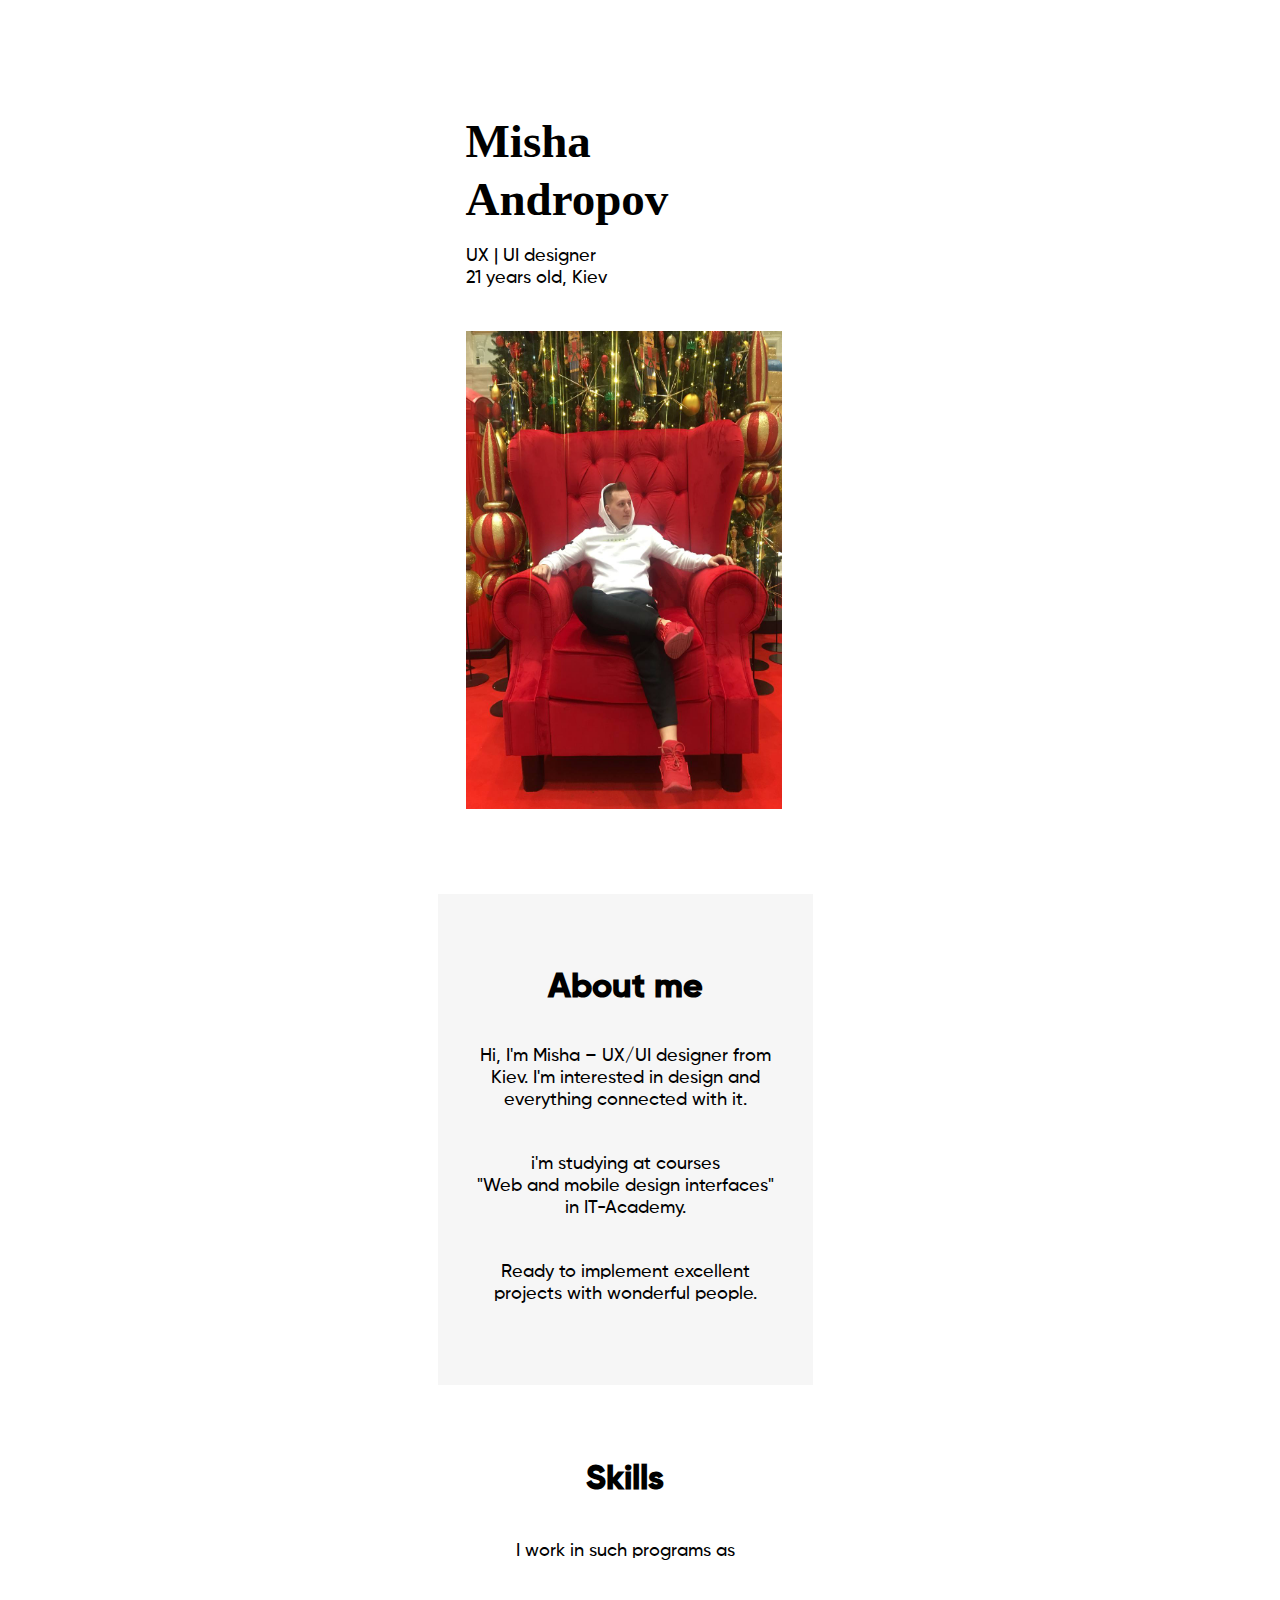
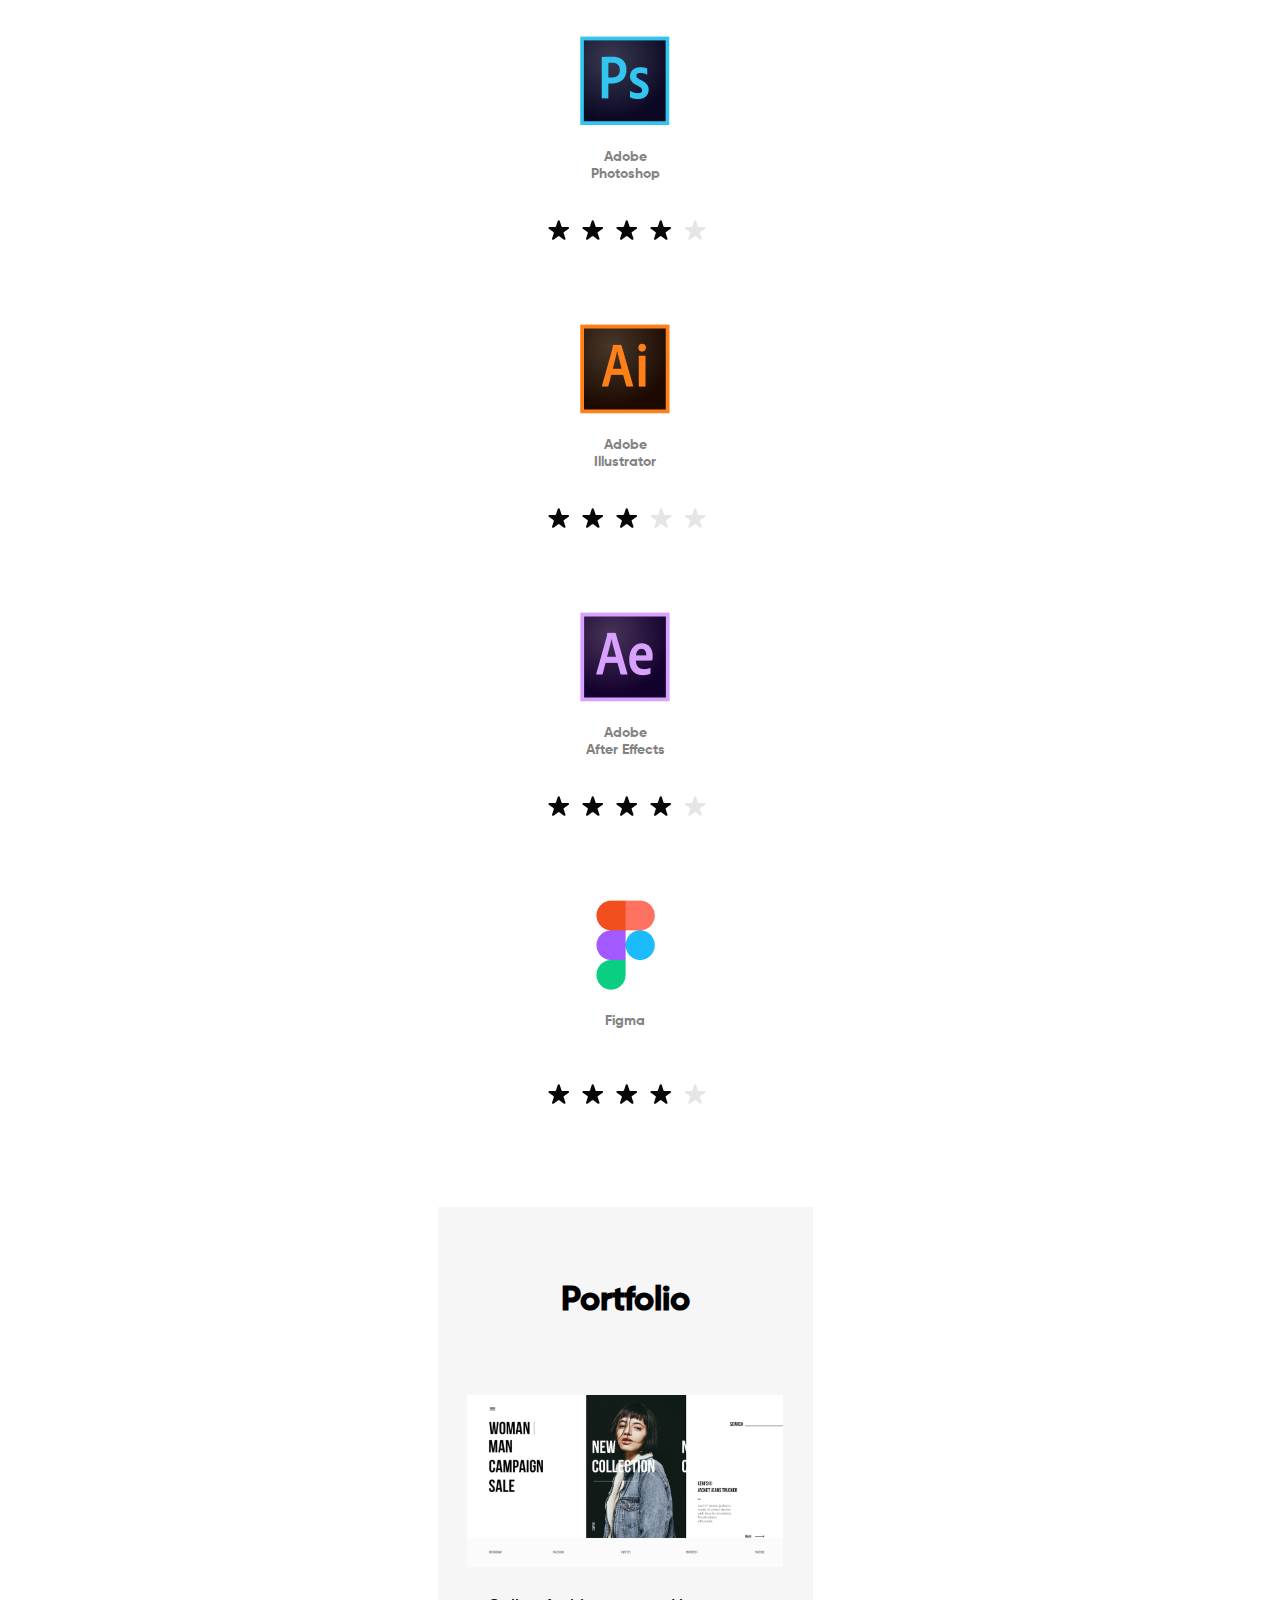
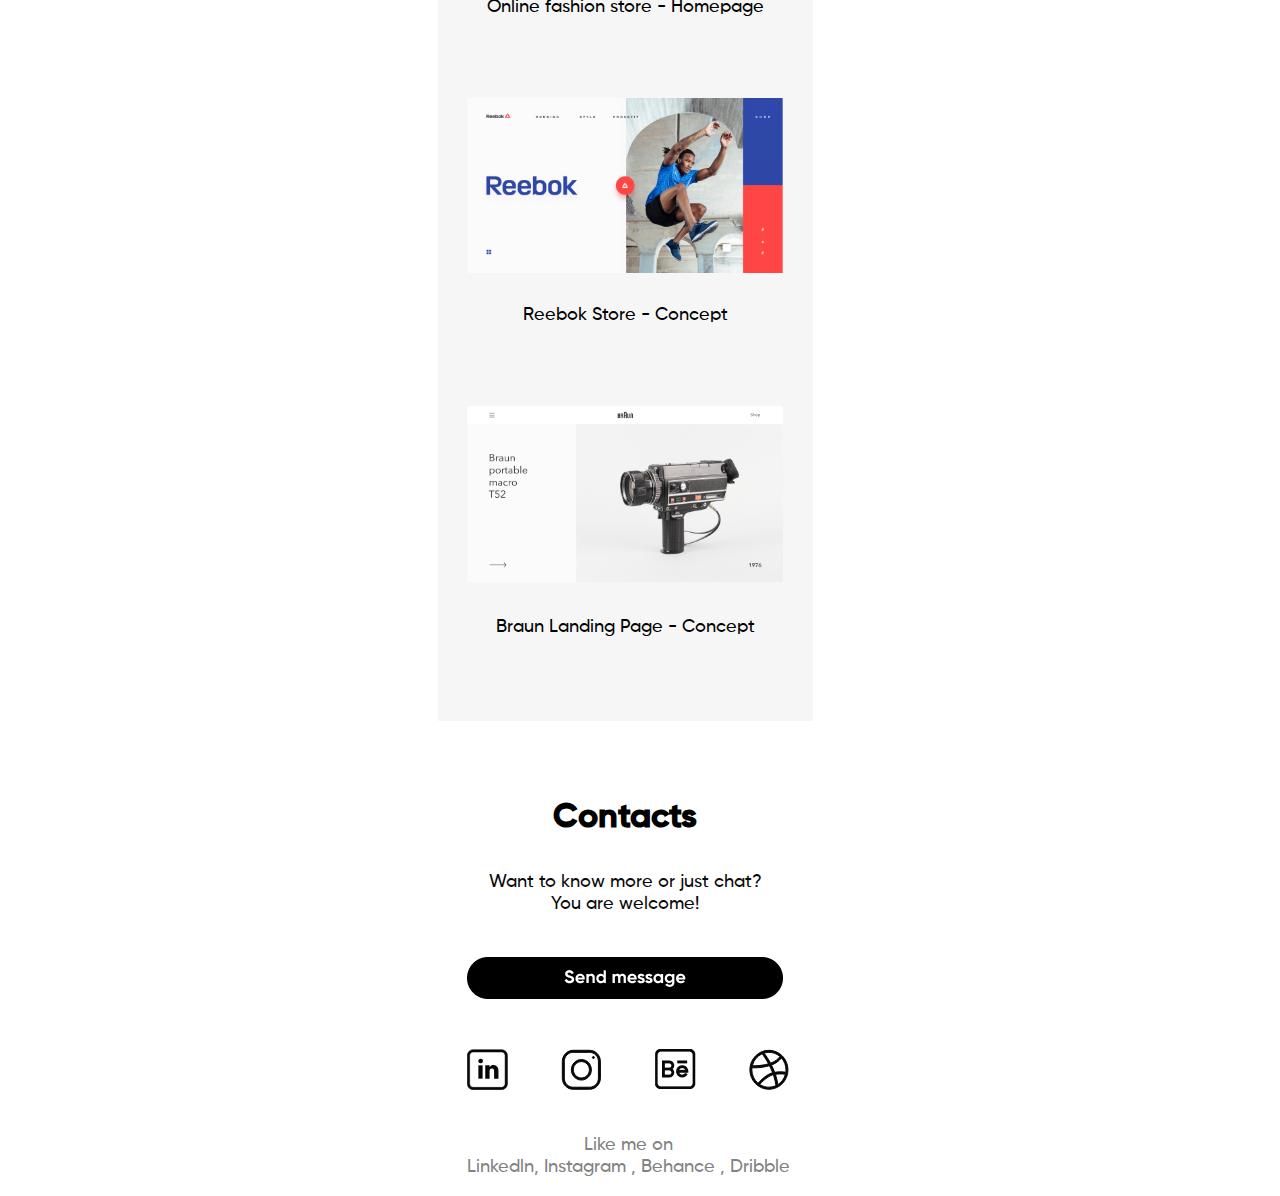
==== index.html @ d83ee56a "Add213" ====
<!DOCTYPE html>
<html lang="en">
<head>
  <meta charset="UTF-8">
  <meta name="viewport" content="width=device-width, initial-scale=1.0">
  <link rel="stylesheet" href="css/1.css">
  <title>Mobile_version</title>
</head>
<body>
  <header class="header">
  <h2 id="tittle">Misha <br> Andropov</h2>
  <p id="suptittle">UX | UI designer <br> 21 years old, Kiev</p>
  <img id="my_photo" src="images/1.jfif" alt="its_me">
</header>

<div class="container_aboutme">
    <div class="aboutme">
    <h1 id="title_aboutme">About me</h1> 
    <span id="suptittle_aboutme">
      Hi, I'm Misha – UX/UI designer from<br> Kiev. I'm interested in design and<br> everything connected with it.
    </span> 
    <div id="suptittle_aboutme1">
      i'm studying at courses <br>"Web and mobile design interfaces"<br> in IT-Academy.
    </div>
    <div id="suptittle_aboutme2">
      Ready to implement excellent <br>projects with wonderful people.
    </div>
  </div>
  </div>

  <div class="container_skills">
    <h1 id="tittle_skills">Skills</h1>
    <p id="suptittle_skills">I work in such programs as</p>
    <div class="item_skills">
    <div class="photoshop">
      <img src="images/PS.png" alt="photoshop">
      <p class="text_skills">Adobe<br>Photoshop</p>
      <img class="images_star" src="images/Star.svg" alt="">
      <img class="images_star" src="images/Star.svg" alt="">
      <img class="images_star" src="images/Star.svg" alt="">
      <img class="images_star" src="images/Star.svg" alt="">
      <img class="images_star" src="images/Star4.svg" alt="">
    </div>
    <div class="ai">
      <img src="images/AI.png" alt="adobe_illustrator">
      <p class="text_skills">Adobe<br>Illustrator</p>
      <img class="images_star" src="images/Star.svg" alt="">
      <img class="images_star" src="images/Star.svg" alt="">
      <img class="images_star" src="images/Star.svg" alt="">
      <img class="images_star" src="images/Star4.svg" alt="">
      <img class="images_star" src="images/Star4.svg" alt="">
    </div>
    <div class="ai">
      <img src="images/AE.png" alt="adobe_after_effects">
      <p class="text_skills">Adobe<br>After Effects</p>
      <img class="images_star" src="images/Star.svg" alt="">
      <img class="images_star" src="images/Star.svg" alt="">
      <img class="images_star" src="images/Star.svg" alt="">
      <img class="images_star" src="images/Star.svg" alt="">
      <img class="images_star" src="images/Star4.svg" alt="">
    </div>
    <div class="ai">
      <img src="images/123456.png" alt="figma">
      <p class="text_skills">Figma<br>&ensp;</p>
      <img class="images_star" src="images/Star.svg" alt="">
      <img class="images_star" src="images/Star.svg" alt="">
      <img class="images_star" src="images/Star.svg" alt="">
      <img class="images_star" src="images/Star.svg" alt="">
      <img class="images_star" src="images/Star4.svg" alt="">
    </div>
  </div>
  </div>

  <div class="container_portfolio">
    <div class="portfolio">
      <H1 id="tittle_portfolio">Portfolio</H1>
      <img id="store" src="images/store.png" alt="first_site">
      <a class="portfolio_text" href="https://www.online-fashion.ru/">Online fashion store - Homepage</a>
      <img id="reebok" src="images/reebok.png" alt="second_site">
      <a class="portfolio_text" href="https://www.reebok.in.ua/">Reebok Store - Concept</a>
      <img id="braun" src="images/braun.png" alt="third_site">
      <a class="portfolio_text" href="https://braun-market.com.ua/">Braun Landing Page - Concept</a>
    </div>
  </div>

  <div class="container_contacts">
    <div class="tittle_contacts">
      <H1 id="tittle_contacts">Contacts</H1>
    </div>
    <div class="supptittle_contacts">
      <p >Want to know more or just chat?<br>You are welcome!</p>
    </div>
    <a href="https://vk.com/andropov_m">
    <button id="btn"><img src="images/btn.png" alt="Написать мне сообщение"></button></a>
      <div class="icons_contacts">
        <a href="https://www.linkedin.com/">
        <img src="images/1.svg" alt=""></a>
        <a href="https://www.instagram.com/gold_lepricon">
        <img src="images/2.svg" alt=""></a>
        <a href="https://www.behance.net/">
        <img src="images/Third.png" alt=""></a>
        <a href="https://dribbble.com/">
        <img src="images/4.svg" alt=""></a>
      </div>
      <p id="text_contact">Like me on <br> Linkedln, Instagram , Behance , Dribble</p>
  </div>
</body>
</html>
---- css/1.css ----
@font-face{
  font-family: Gilroy-Bold;
  src: url(/fonts/Gilroy-Bold.ttf);
}
@font-face{
  font-family: Gilroy-Medium;
  src: url(/fonts/Gilroy-Medium.ttf);
}


.header{
max-width: 375px;
text-align: center;
padding-top: 65px;
padding-left: 26px;
margin: auto;
}

#tittle{
  font-size: 47px;
  line-height: 58px;
  text-align: left;
  margin-bottom: -1px;
}

#suptittle{
  text-align: left;
  font-size: 18px;
  line-height: 22px;
  padding-bottom: 24px;
  font-family: "Gilroy-Medium";
}

#my_photo{
  width: 316px;
  max-width: 100%;
  height: auto;
  height: 478px;
  display: flex;
  padding-bottom: 85px;
}

.container_aboutme{
  max-width: 375px; 
  text-align: center;
  margin: 0 auto;
  position: relative;
  right: 15px;
}

.aboutme{
  padding-top: 50px;
  background: #F6F6F6;  
  
}

#title_aboutme{
  font-family:"Gilroy-Bold";
  font-size: 34px;
  line-height: 42px;
  color: #000000;
  padding-bottom: 13px;
  
}

#suptittle_aboutme{
  font-family: "Gilroy-Medium";
  font-size: 18px;
  line-height: 22px;
  color: #000000;
}

#suptittle_aboutme1{
  font-family: "Gilroy-Medium";
  font-size: 18px;
  line-height: 22px;
  color: #000000;
  padding-top: 42px;
  align-items: center;
  padding-bottom: 42px;
}

#suptittle_aboutme2{
  font-family: "Gilroy-Medium";
  font-size: 18px;
  line-height: 22px;
  color: #000000;
  align-items: center;
  padding-bottom: 80px;
}

.container_skills{
  max-width: 375px; 
  text-align: center;
  margin: 0 auto;
  position: relative;
  right: 15px;
  padding-top: 52px;
  padding-bottom: 75px;
}

#tittle_skills{
  font-family:"Gilroy-Bold";
  font-size: 34px;
  line-height: 42px;
  color: #000000;
  padding-bottom: 16px;
}

#suptittle_skills{
  font-family: "Gilroy-Medium";
  font-size: 18px;
  line-height: 22px;
  text-align: center;
}

.item_skills{
  display: flex;
  flex-direction: column;
}

.photoshop{
  padding-top: 56px;
  padding-bottom: 24px;
}

.text_skills{
  font-size: 14px;
  font-family: "Gilroy-Bold";
  line-height: 17px;
  align-items: center;
  padding-top: 5px;
  padding-bottom: 23px;
  color: #828282;
}

.images_star{
  position: relative;
  left: 2px;
  margin: 0 4px;
}

.ai{
  padding-top: 56px;
  padding-bottom: 24px;
}

.container_portfolio{
  max-width: 375px; 
  text-align: center;
  margin: 0 auto;
  position: relative;
  right: 15px;
  background: #F6F6F6;  
  display: flex;
  flex-direction: column;
  padding-bottom: 53px;
}

#tittle_portfolio{
  
  font-family:"Gilroy-Bold";
  font-size: 34px;
  line-height: 42px;
  color: #000000;
  padding-top: 50px;
}

#store{
  width: 100%;
  align-items: center;
  padding-top: 50px;
  width: 316px;
  padding-bottom: 15px;
  
}

.portfolio_text{ 
  padding-top: 10px;
  color: #000000;
  font-family: "Gilroy-Medium";
  font-size: 18px;
  line-height: 22px;
  text-align: center;
  text-decoration: none;
  display: inline-block;
  padding-bottom: 30px;
}

#reebok{
  width: 100%;
  align-items: center;
  padding-top: 50px;
  width: 316px;
  padding-bottom: 17px;
}

#braun{
  width: 100%;
  align-items: center;
  padding-top: 50px;
  width: 316px;
  padding-bottom: 20px;
}

.container_contacts{
  max-width: 375px; 
  text-align: center;
  margin: 0 auto;
  
}

#tittle_contacts{
  font-family:"Gilroy-Bold";
  font-size: 34px;
  line-height: 42px;
  color: #000000;
  padding-bottom: 16px;
  position: relative;
  right: 15px;
  padding-top: 53px;
  
}

.supptittle_contacts{
  font-family: "Gilroy-Medium";
  font-size: 18px;
  line-height: 22px;
  color: #090909;
  position: relative;
  right: 15px;
  margin-top: -7px;
}

#btn{
  position: relative;
  right: 15px;
  padding-top: 24px;
  border: 0;
  background-color: white;
  padding-bottom: 20px;
}

#btn:hover{
  cursor: pointer;
}

#btn:active,#btn:focus{
  border: 0;
  outline: 0;
}

.icons_contacts{
  display: flex;
  justify-content: space-around;
  padding-top: 27px;
  position: relative;
  right: 12px;
}

#text_contact{
  font-family: "Gilroy-Medium";
  font-size: 18px;
  line-height: 22px;
  align-items: center;
  padding-top: 22px;
  position: relative;
  right: 12px;
  color: #828282;
}
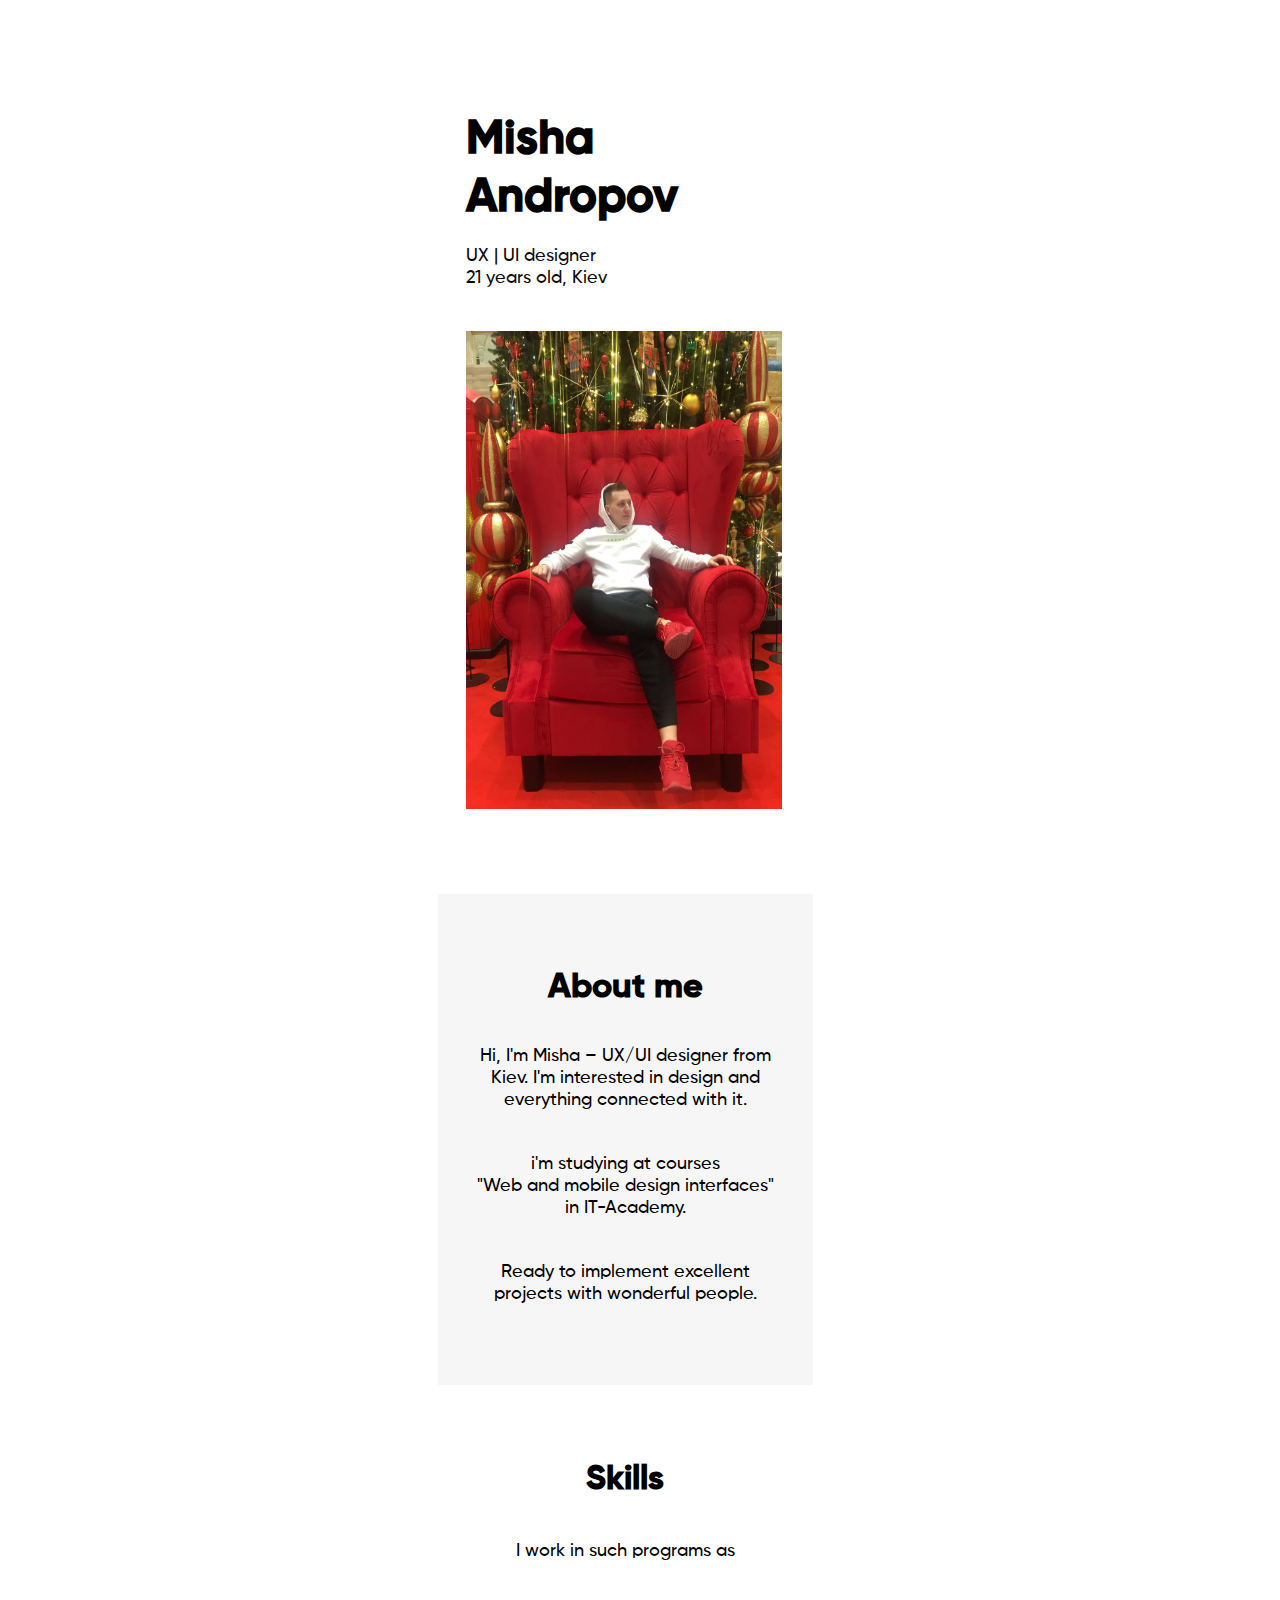
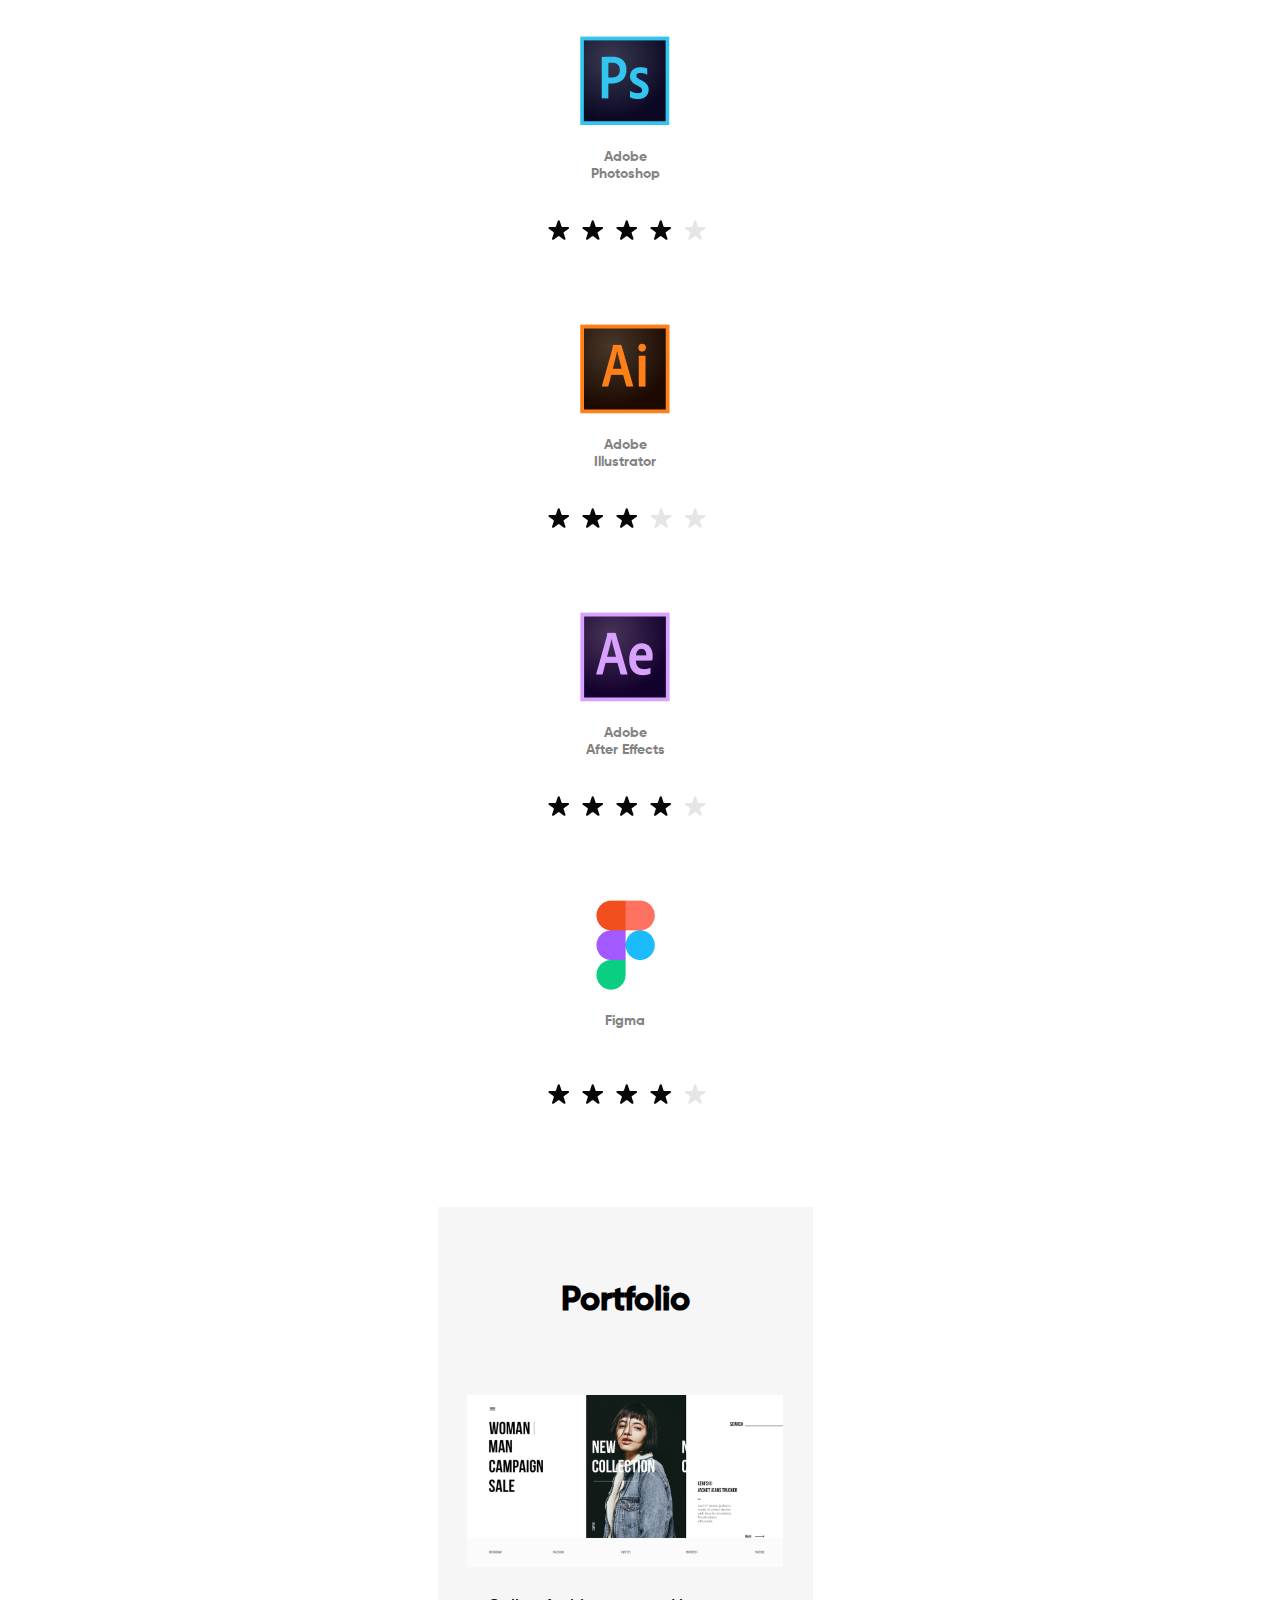
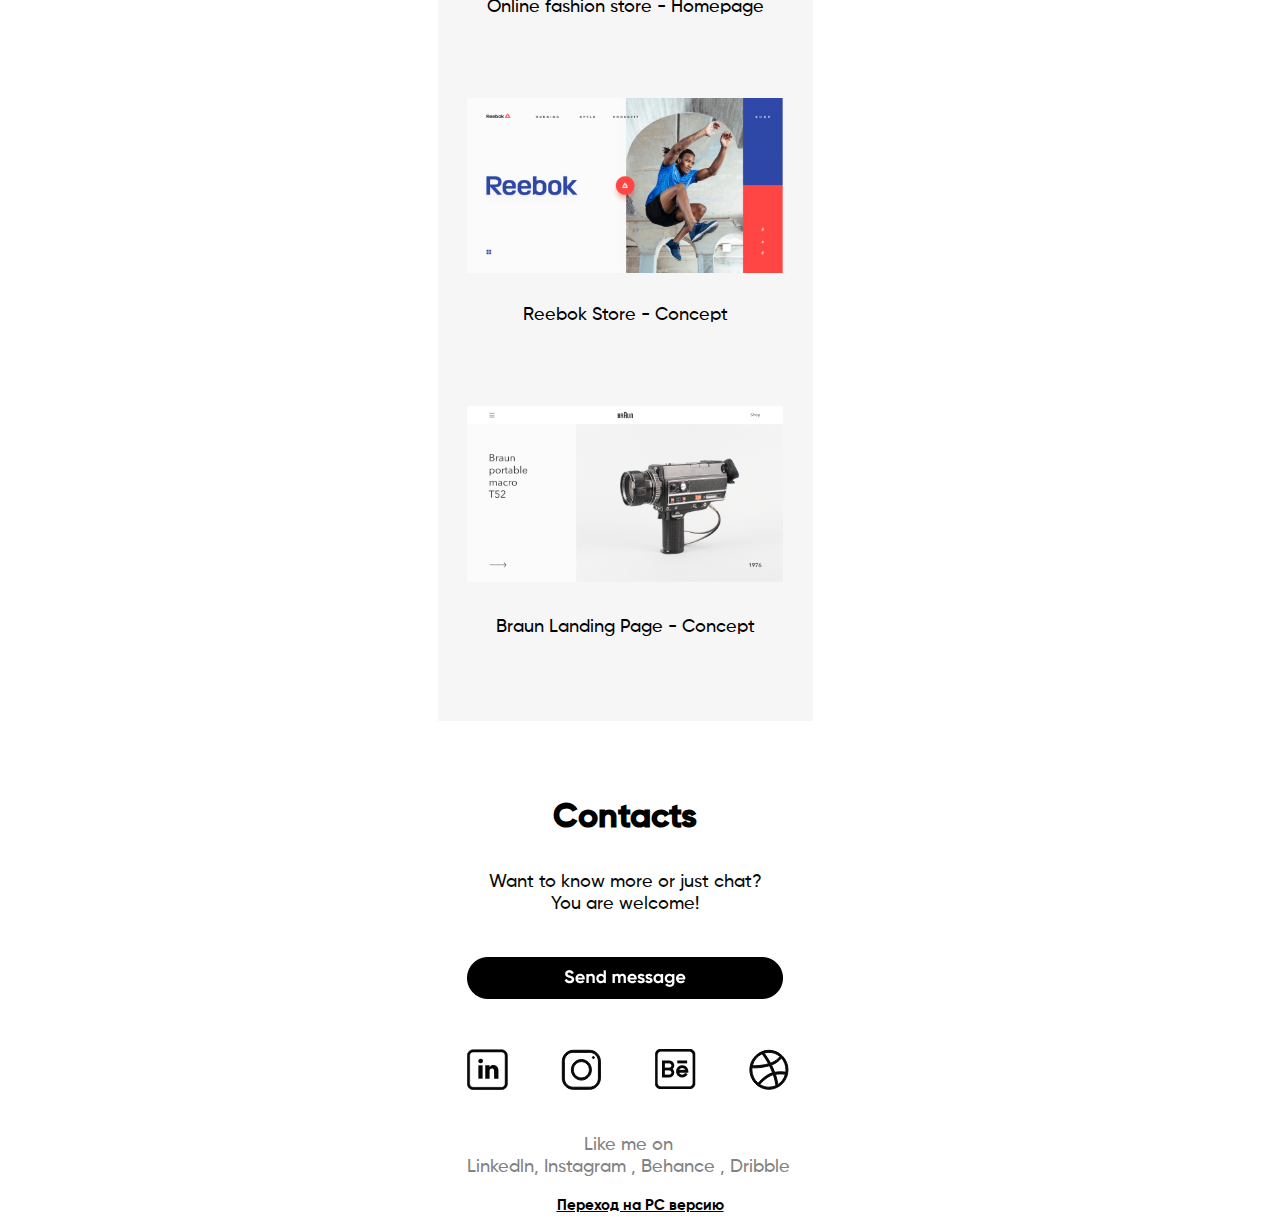
==== commit fcac0bce: "NewVersion" ====
--- a/index.html
+++ b/index.html
@@ -103,6 +103,7 @@
         <img src="images/4.svg" alt=""></a>
       </div>
       <p id="text_contact">Like me on <br> Linkedln, Instagram , Behance , Dribble</p>
-  </div>
+      <a id="pc_link" href="1.html">Переход на PC версию</a>
+    </div>   
 </body>
 </html>--- a/css/1.css
+++ b/css/1.css
@@ -21,6 +21,8 @@
   line-height: 58px;
   text-align: left;
   margin-bottom: -1px;
+  font-family: "Gilroy-Bold";
+  color: #000000;
 }
 
 #suptittle{
@@ -29,6 +31,8 @@
   line-height: 22px;
   padding-bottom: 24px;
   font-family: "Gilroy-Medium";
+  color: #090909;
+
 }
 
 #my_photo{
@@ -112,6 +116,7 @@
   font-size: 18px;
   line-height: 22px;
   text-align: center;
+  color: #000000;
 }
 
 .item_skills{
@@ -269,3 +274,12 @@
   color: #828282;
 }
 
+#pc_link{
+    text-decoration: underline;
+    color: #000000;
+    align-items: center;
+    font-family: "Gilroy-Bold";
+    font-size: 15px;
+ 
+}
+
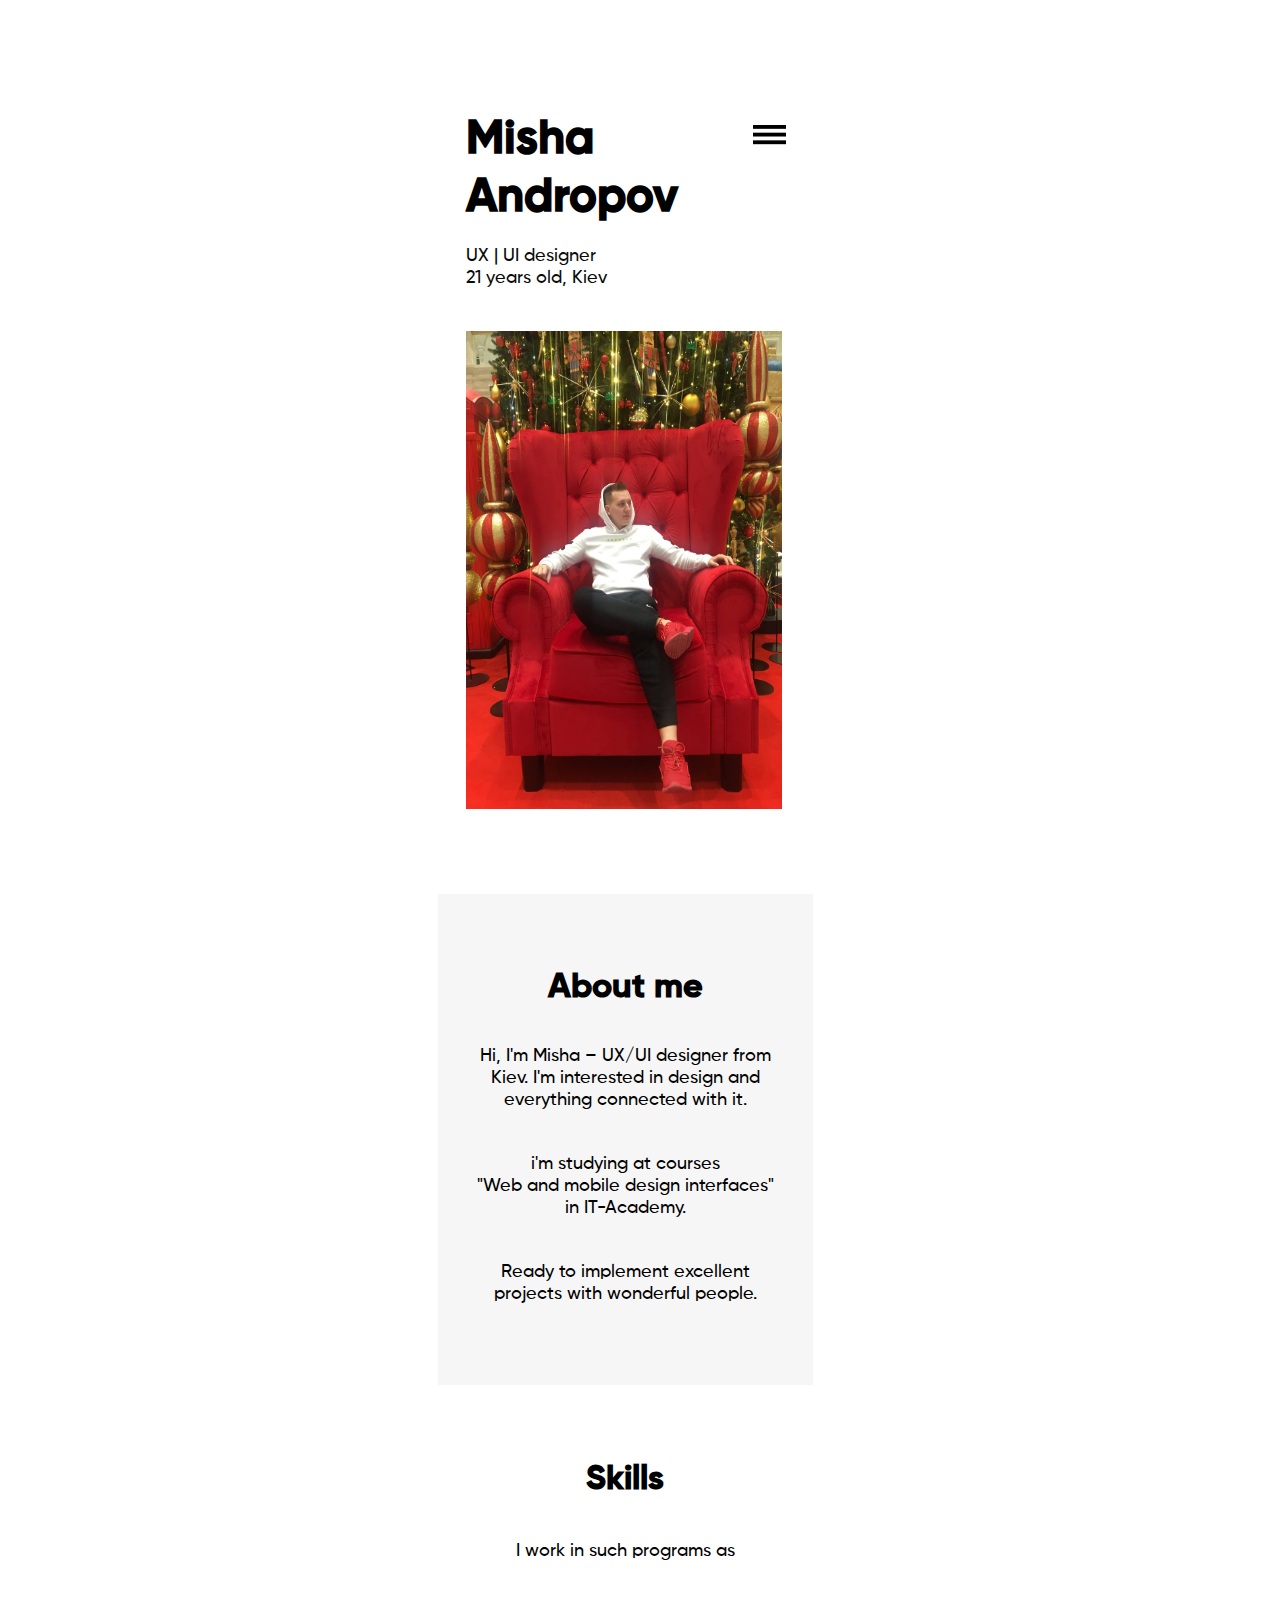
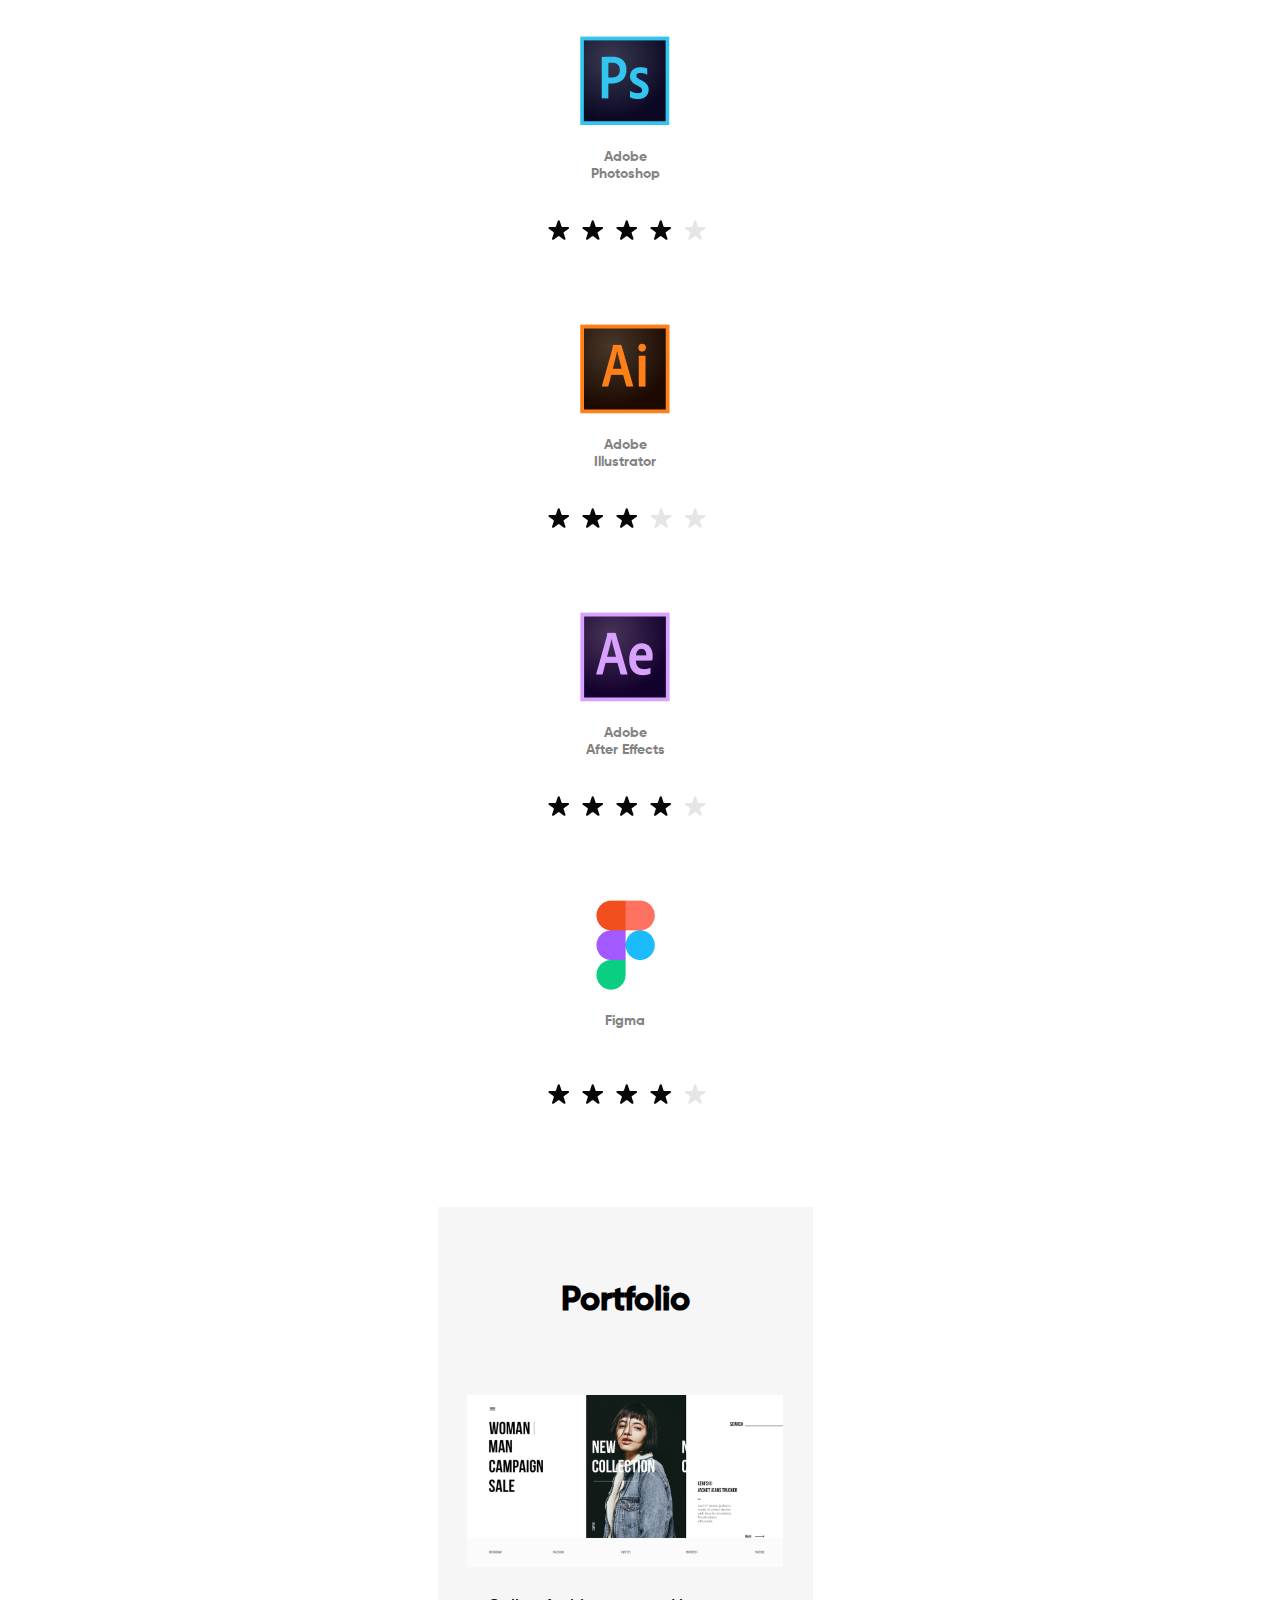
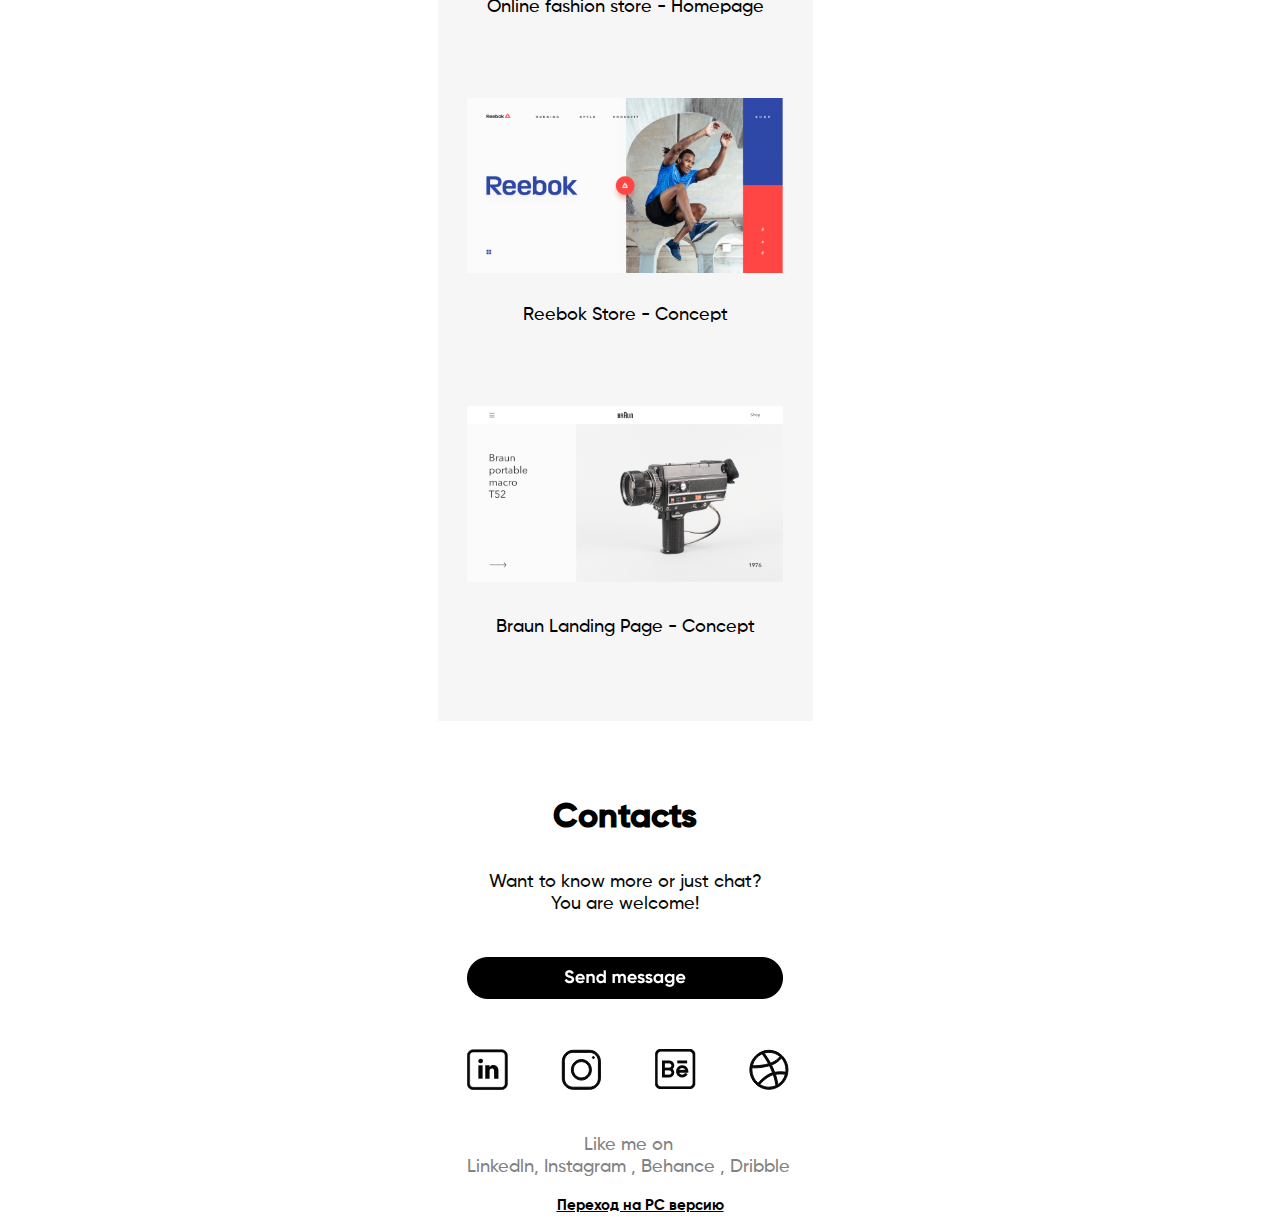
==== commit 09b25349: "FirstGlobalUpadte" ====
--- a/index.html
+++ b/index.html
@@ -8,7 +8,10 @@
 </head>
 <body>
   <header class="header">
+    <div class="tittle">
   <h2 id="tittle">Misha <br> Andropov</h2>
+  <img id="menu" src="images/menu.svg" alt="menu">
+</div>
   <p id="suptittle">UX | UI designer <br> 21 years old, Kiev</p>
   <img id="my_photo" src="images/1.jfif" alt="its_me">
 </header>
@@ -104,6 +107,6 @@
       </div>
       <p id="text_contact">Like me on <br> Linkedln, Instagram , Behance , Dribble</p>
       <a id="pc_link" href="1.html">Переход на PC версию</a>
-    </div>   
+    </div>
 </body>
 </html>--- a/css/1.css
+++ b/css/1.css
@@ -23,6 +23,16 @@
   margin-bottom: -1px;
   font-family: "Gilroy-Bold";
   color: #000000;
+}
+
+.tittle{
+  display: flex;
+}
+
+#menu{
+  position: relative;
+  left: 75px;
+  bottom: 15px;
 }
 
 #suptittle{
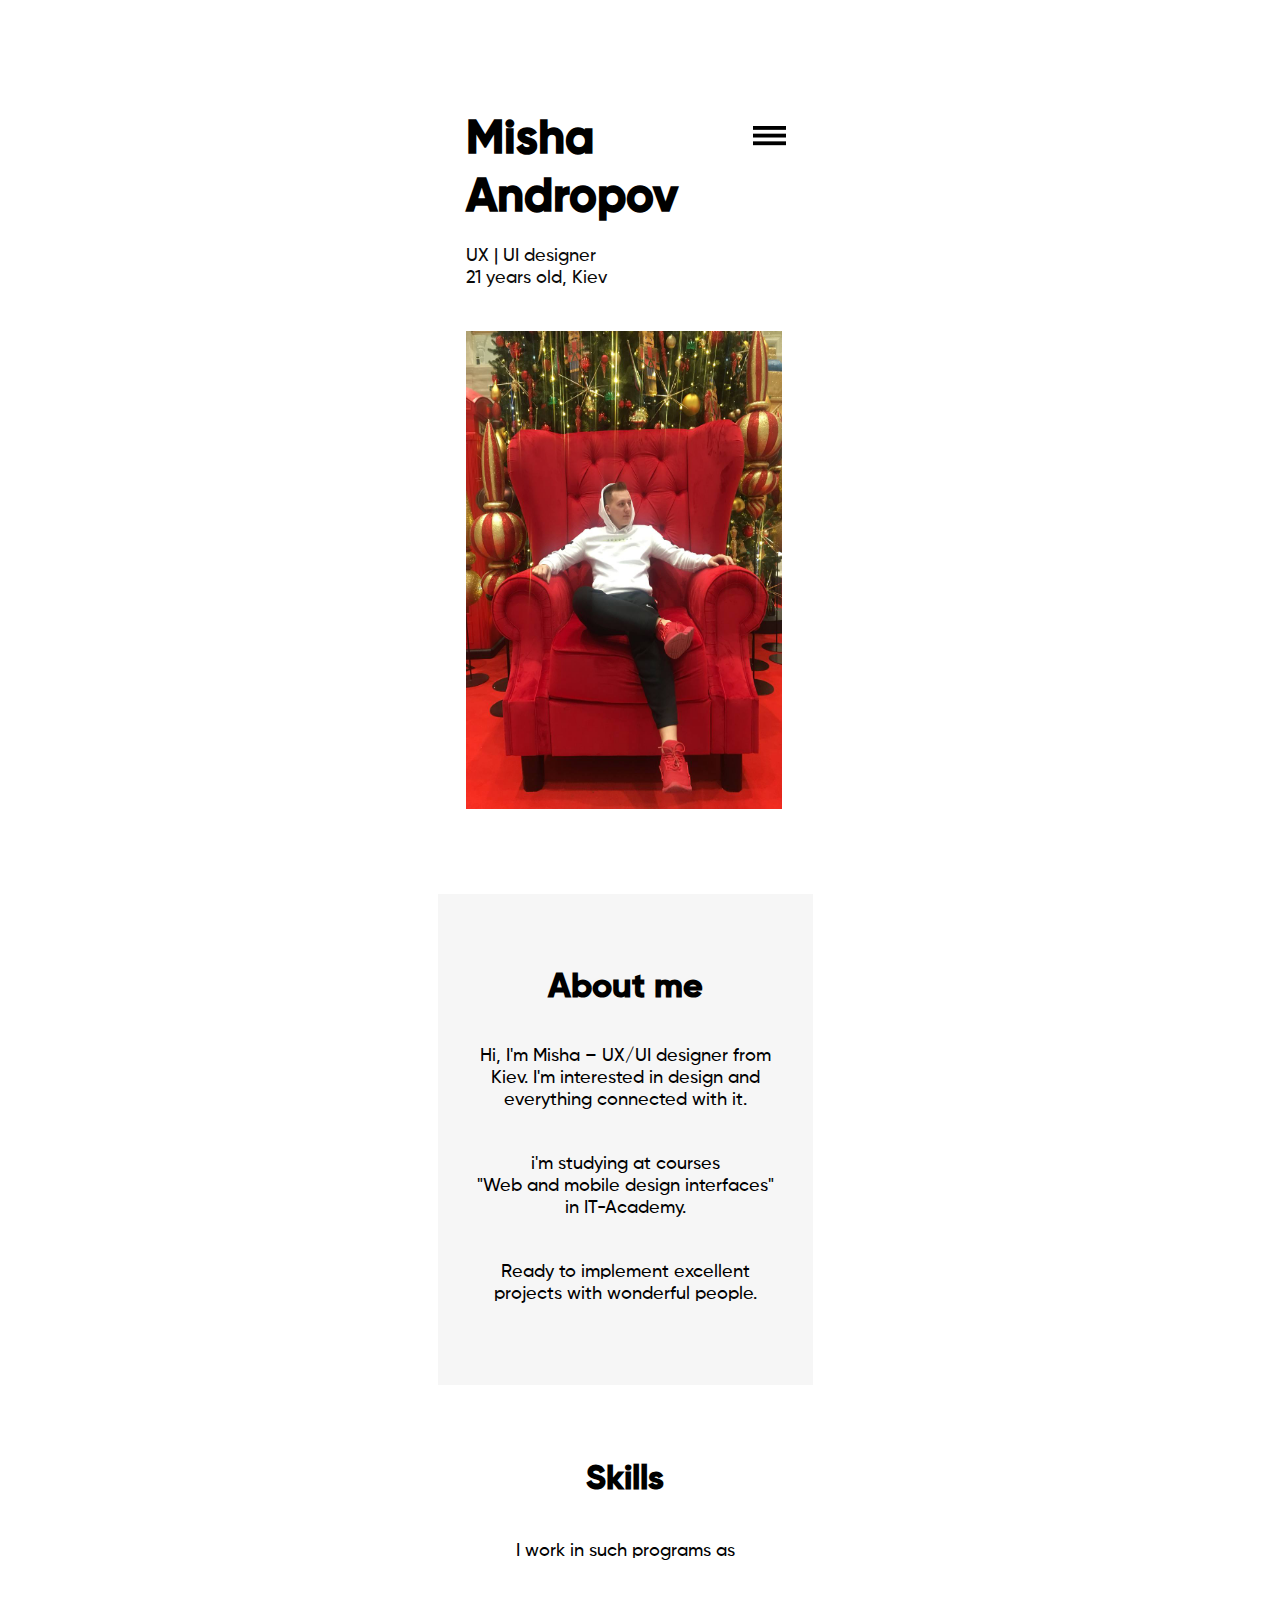
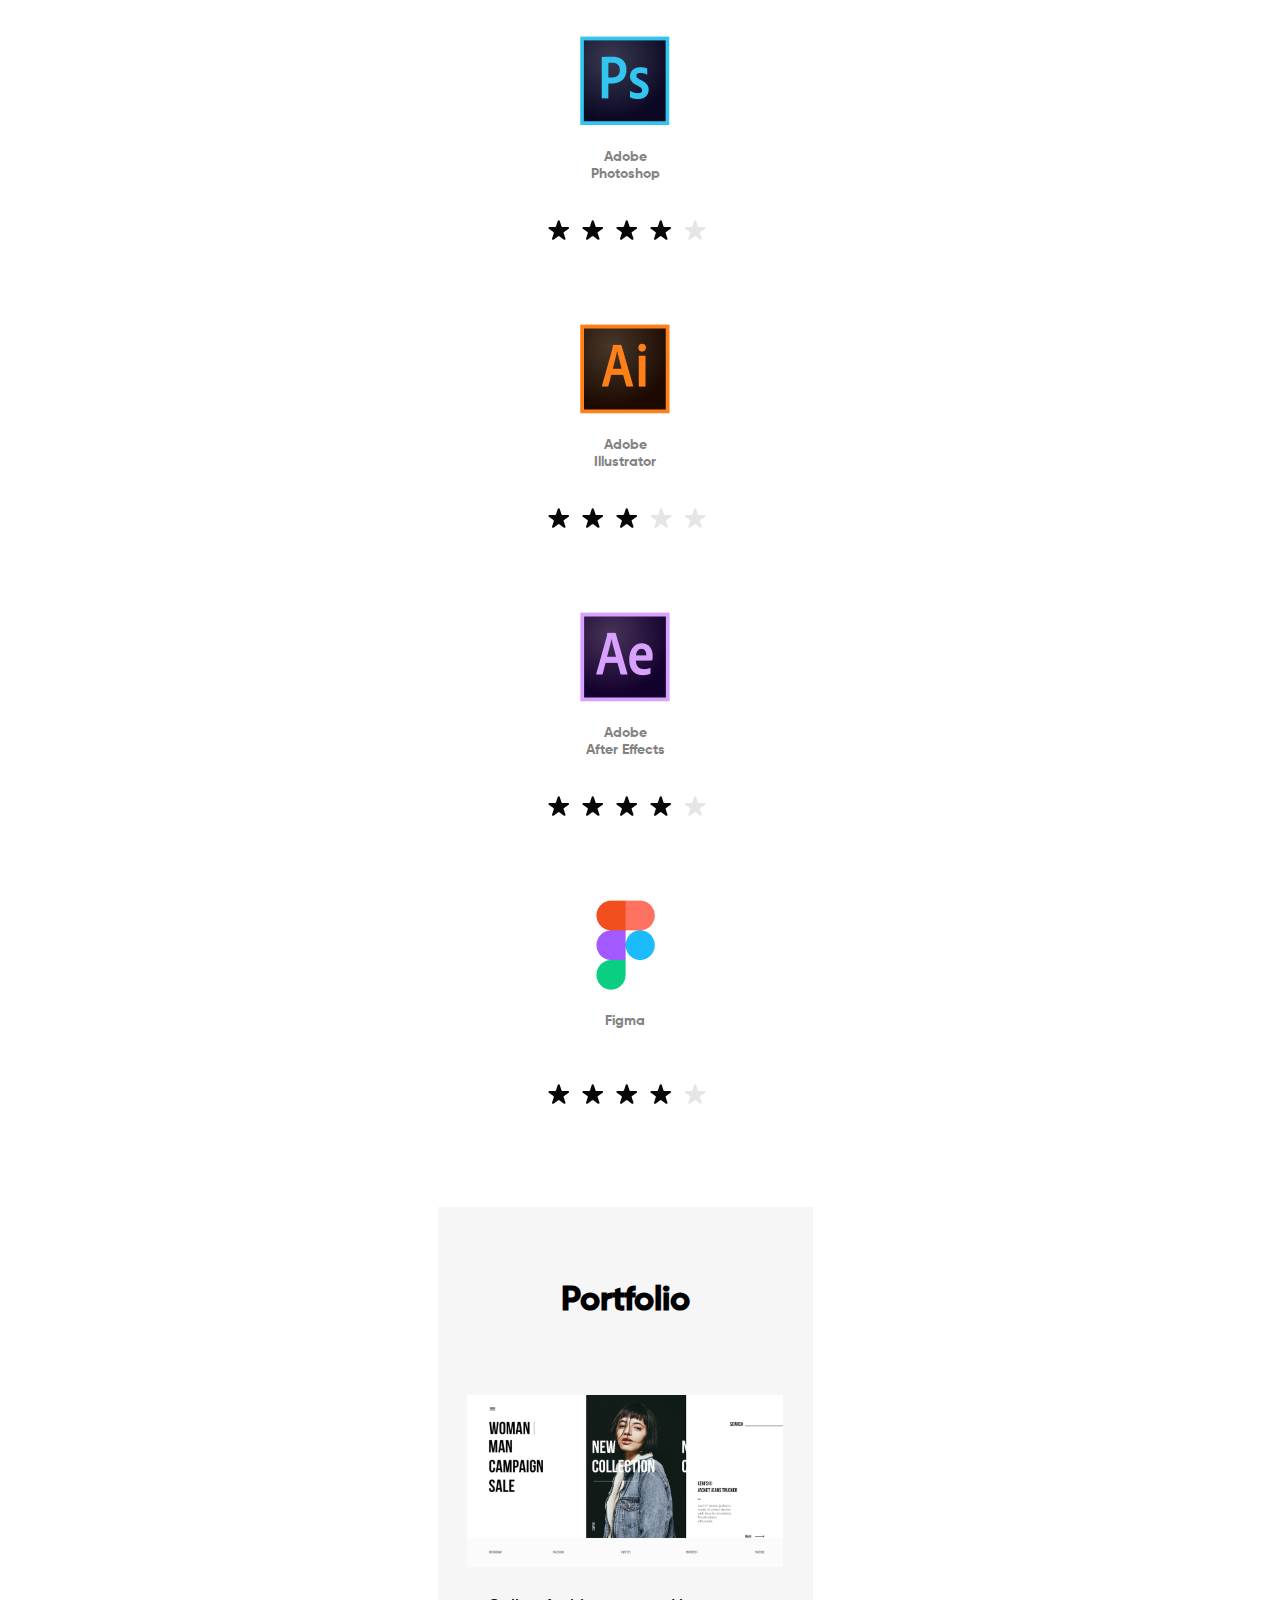
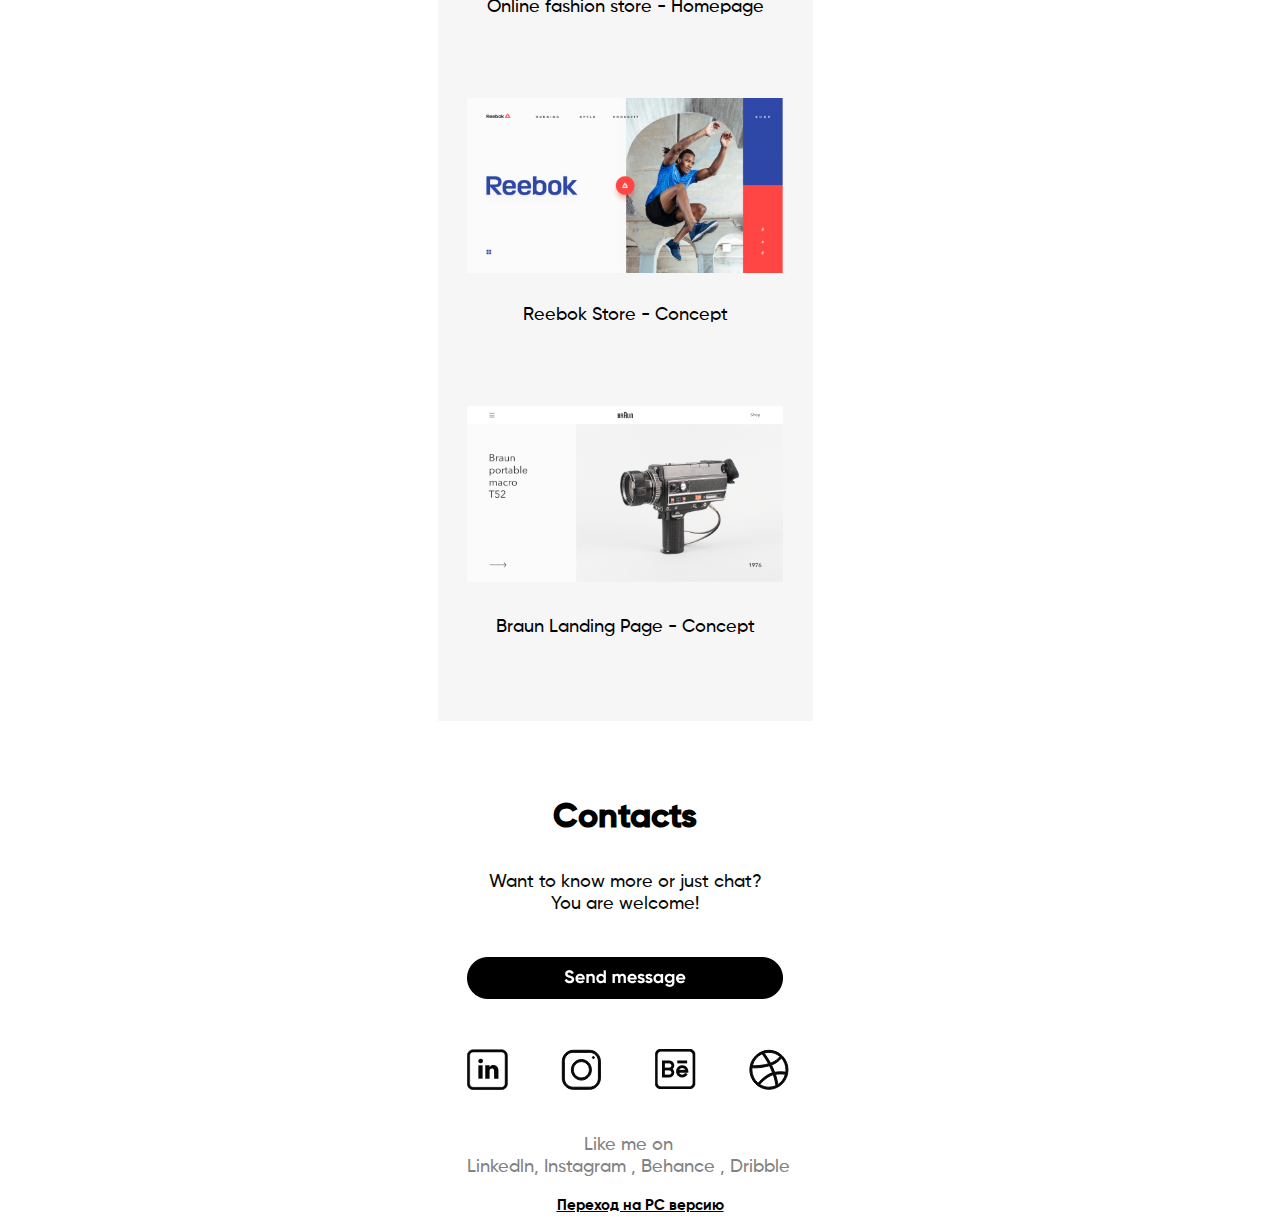
==== commit 5366716b: "NewBlobalUpdate1" ====
--- a/index.html
+++ b/index.html
@@ -10,7 +10,16 @@
   <header class="header">
     <div class="tittle">
   <h2 id="tittle">Misha <br> Andropov</h2>
-  <img id="menu" src="images/menu.svg" alt="menu">
+  <div class="dropdown">
+    <a href="#dropdown-child"><img id="menu" src="images/menu.svg" alt=""></a>
+    <div class="dropdown-child">
+      <a href="http://www.вашдомен.ru/page1.html">Home</a>
+      <a href="#title_aboutme">About Me</a>
+      <a href="#tittle_skills">Skills</a>
+      <a href="#tittle_portfolio">Portfolio</a>
+      <a href="#tittle_contacts">Contacts</a>
+    </div>
+</div>
 </div>
   <p id="suptittle">UX | UI designer <br> 21 years old, Kiev</p>
   <img id="my_photo" src="images/1.jfif" alt="its_me">
--- a/css/1.css
+++ b/css/1.css
@@ -29,10 +29,26 @@
   display: flex;
 }
 
-#menu{
-  position: relative;
+
+.dropdown {
+  position: relative;
+  display: inline-block;
   left: 75px;
-  bottom: 15px;
+  top: 53px;
+}
+.dropdown-child {
+  display: none;
+  background-color: black;
+}
+
+.dropdown-child a {
+  color: white;
+  padding-bottom: 8px; 
+  text-decoration: none;
+  display: block;
+}
+.dropdown:hover .dropdown-child {
+  display: block;
 }
 
 #suptittle{
